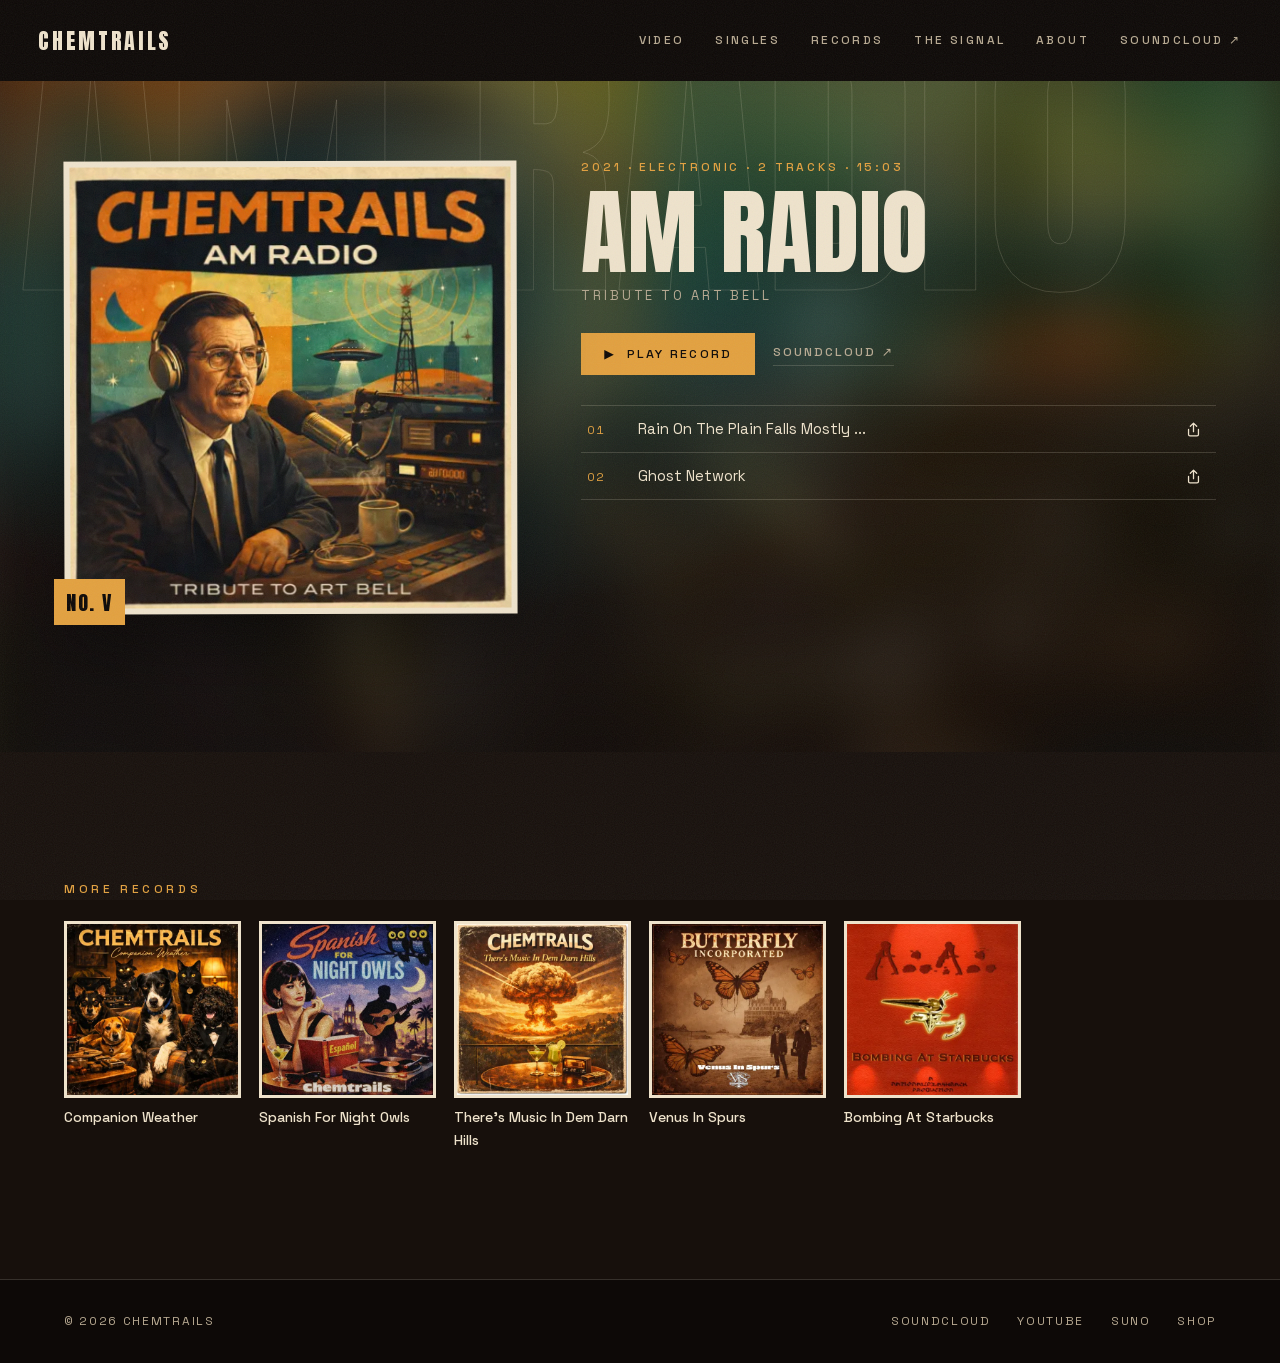
==== records/am-radio/index.html @ 72989207 "Music video: popup, Now showing card, video page; SEO and GEO pass - "Watch the video" hero button a" ====
<!DOCTYPE html>
<html lang="en">
<head>
  <meta charset="UTF-8">
  <meta name="viewport" content="width=device-width, initial-scale=1.0">
  <title>AM Radio — Chemtrails (2 tracks)</title>
  <meta name="description" content="AM Radio, 2 tracks by Chemtrails. Stream it on SoundCloud.">
  <link rel="canonical" href="https://www.chemtrails-music.com/records/am-radio/">
  <meta property="og:site_name" content="Chemtrails">
  <meta property="og:title" content="AM Radio — Chemtrails (2 tracks)">
  <meta property="og:description" content="AM Radio, 2 tracks by Chemtrails. Stream it on SoundCloud.">
  <meta property="og:image" content="https://www.chemtrails-music.com/assets/og-image.jpeg">
  <meta property="og:image:width" content="1200">
  <meta property="og:image:height" content="630">
  <meta property="og:url" content="https://www.chemtrails-music.com/records/am-radio/">
  <meta property="og:type" content="music.album">
  <meta property="og:locale" content="en_US">
  <meta name="twitter:card" content="summary_large_image">
  <meta name="twitter:title" content="AM Radio — Chemtrails (2 tracks)">
  <meta name="twitter:description" content="AM Radio, 2 tracks by Chemtrails. Stream it on SoundCloud.">
  <meta name="twitter:image" content="https://www.chemtrails-music.com/assets/og-image.jpeg">
  <meta name="theme-color" content="#0d0907">
  <script type="application/ld+json">{"@context":"https://schema.org","@graph":[{"@type":"MusicAlbum","name":"AM Radio","url":"https://www.chemtrails-music.com/records/am-radio/","image":"https://www.chemtrails-music.com/assets/records/am-radio.webp","byArtist":{"@type":"MusicGroup","@id":"https://www.chemtrails-music.com/#band","name":"Chemtrails","url":"https://www.chemtrails-music.com/"},"numTracks":2,"genre":"Electronic","datePublished":"2021","sameAs":"https://soundcloud.com/chemtrails/sets/am-radio","track":{"@type":"ItemList","itemListElement":[{"@type":"MusicRecording","position":1,"name":"Rain On The Plain Falls Mostly ...","url":"https://soundcloud.com/chemtrails/rain-on-the-plain-falls-mostly","byArtist":{"@type":"MusicGroup","@id":"https://www.chemtrails-music.com/#band","name":"Chemtrails","url":"https://www.chemtrails-music.com/"}},{"@type":"MusicRecording","position":2,"name":"Ghost Network","url":"https://soundcloud.com/chemtrails/ghost-network","byArtist":{"@type":"MusicGroup","@id":"https://www.chemtrails-music.com/#band","name":"Chemtrails","url":"https://www.chemtrails-music.com/"}}]}},{"@type":"BreadcrumbList","itemListElement":[{"@type":"ListItem","position":1,"name":"Chemtrails","item":"https://www.chemtrails-music.com/"},{"@type":"ListItem","position":2,"name":"AM Radio","item":"https://www.chemtrails-music.com/records/am-radio/"}]}]}</script>
  <script async src="https://www.googletagmanager.com/gtag/js?id=G-CT6DLJGNE0"></script>
  <script>window.dataLayer=window.dataLayer||[];function gtag(){dataLayer.push(arguments)}gtag('js',new Date());gtag('config','G-CT6DLJGNE0');</script>
  <link rel="icon" href="/assets/favicon.png" type="image/png">
  <link rel="apple-touch-icon" href="/assets/apple-touch-icon.png">
  <link rel="preload" href="/assets/fonts/anton-latin.woff2" as="font" type="font/woff2" crossorigin>
  <link rel="preload" href="/assets/fonts/space-grotesk-latin.woff2" as="font" type="font/woff2" crossorigin>
  <link rel="stylesheet" href="/style.css?v=eb461d65">
</head>
<body>
  <div class="grain" aria-hidden="true"></div>
  <nav class="nav">
    <a href="/" class="nav-logo">CHEMTRAILS</a>
    <div class="nav-links">
      <a href="/#video">Video</a>
      <a href="/#singles">Singles</a>
      <a href="/#records">Records</a>
      <a href="/#signal">The Signal</a>
      <a href="/#about">About</a>
      <a href="https://soundcloud.com/chemtrails" target="_blank" rel="noopener">SoundCloud ↗</a>
    </div>
  </nav>

  <main class="record-page">
<article class="rec rec--page" id="am-radio" data-rec="am-radio" data-sc="https://soundcloud.com/chemtrails/sets/am-radio" data-title="AM Radio" data-art="/assets/records/am-radio-thumb.webp" style="--wash:#14585f">
  <div class="rec-bg" style="background-image:url(/assets/records/am-radio-wash.webp)" aria-hidden="true"></div>
  <div class="rec-ghost" aria-hidden="true">AM Radio</div>
  <div class="rec-inner">
    <div class="rec-poster">
      <img src="/assets/records/am-radio-thumb.webp" srcset="/assets/records/am-radio-thumb.webp 480w, /assets/records/am-radio.webp 1200w" sizes="(max-width: 900px) 80vw, 440px" width="480" height="480" alt="AM Radio album cover art by Chemtrails" fetchpriority="high" decoding="async">
      <span class="rec-no">No.&nbsp;V</span>
    </div>
    <div class="rec-body">
      <p class="rec-meta">2021 · Electronic · 2 tracks · 15:03</p>
      <h1 class="rec-title">AM Radio</h1>
      <p class="rec-by">Tribute to Art Bell</p>
      <div class="rec-notes"><p></p></div>
      <div class="rec-actions">
        <button type="button" class="btn btn-solid" data-play-rec>▶&nbsp;&nbsp;Play record</button>
        
        <a class="btn-link" href="https://soundcloud.com/chemtrails/sets/am-radio" target="_blank" rel="noopener" data-ev="soundcloud_click">SoundCloud ↗</a>
      </div>
      <ol class="tracks"><li><button type="button" data-i="0"><span class="n">01</span><span class="t">Rain On The Plain Falls Mostly ...</span><span class="d"></span></button><button type="button" class="share" data-share="https://soundcloud.com/chemtrails/rain-on-the-plain-falls-mostly" data-title="Rain On The Plain Falls Mostly ..." aria-label="Share Rain On The Plain Falls Mostly ..." title="Share"><svg viewBox="0 0 24 24" aria-hidden="true"><path d="M12 3v12M7.5 7.5 12 3l4.5 4.5M5 12v7a2 2 0 0 0 2 2h10a2 2 0 0 0 2-2v-7" fill="none" stroke="currentColor" stroke-width="1.8" stroke-linecap="round" stroke-linejoin="round"/></svg></button></li><li><button type="button" data-i="1"><span class="n">02</span><span class="t">Ghost Network</span><span class="d"></span></button><button type="button" class="share" data-share="https://soundcloud.com/chemtrails/ghost-network" data-title="Ghost Network" aria-label="Share Ghost Network" title="Share"><svg viewBox="0 0 24 24" aria-hidden="true"><path d="M12 3v12M7.5 7.5 12 3l4.5 4.5M5 12v7a2 2 0 0 0 2 2h10a2 2 0 0 0 2-2v-7" fill="none" stroke="currentColor" stroke-width="1.8" stroke-linecap="round" stroke-linejoin="round"/></svg></button></li></ol>
    </div>
  </div>
</article>
    <section class="section more-records"><p class="kicker">More records</p><div class="more-grid"><a href="/records/companion-weather/"><img src="/assets/records/companion-weather-thumb.webp" alt="" width="480" height="480" loading="lazy" decoding="async"><span>Companion Weather</span></a><a href="/records/spanish-for-night-owls/"><img src="/assets/records/spanish-for-night-owls-thumb.webp" alt="" width="480" height="480" loading="lazy" decoding="async"><span>Spanish For Night Owls</span></a><a href="/records/theres-music-in-dem-darn-hills/"><img src="/assets/records/theres-music-in-dem-darn-hills-thumb.webp" alt="" width="480" height="480" loading="lazy" decoding="async"><span>There’s Music In Dem Darn Hills</span></a><a href="/records/venus-in-spurs/"><img src="/assets/records/venus-in-spurs-thumb.webp" alt="" width="480" height="480" loading="lazy" decoding="async"><span>Venus In Spurs</span></a><a href="/records/bombing-at-starbucks/"><img src="/assets/records/bombing-at-starbucks-thumb.webp" alt="" width="480" height="480" loading="lazy" decoding="async"><span>Bombing At Starbucks</span></a></div></section>
  </main>
  <footer class="footer">
    <span>© 2026 Chemtrails</span>
    <div class="footer-links">
      <a href="https://soundcloud.com/chemtrails" target="_blank" rel="noopener">SoundCloud</a>
      <a href="https://www.youtube.com/channel/UCBp1ER64T6_AvGpECk63Z6g" target="_blank" rel="noopener" data-ev="youtube_click">YouTube</a>
      <a href="https://suno.com/@gamecat2300" target="_blank" rel="noopener">Suno</a>
      <a href="https://chemtrails-music.myspreadshop.com/?utm_source=chemtrails-music.com&utm_medium=footer&utm_campaign=merch" target="_blank" rel="noopener">Shop</a>
    </div>
  </footer>
  <div class="player" id="player" hidden>
    <img class="player-art" id="p-art" src="[data-uri]" alt="" width="52" height="52">
    <div class="player-meta"><span class="player-title" id="p-title"></span><span class="player-rec" id="p-rec"></span></div>
    <div class="player-controls">
      <button type="button" id="p-prev" aria-label="Previous track">⏮</button>
      <button type="button" id="p-play" class="player-play" aria-label="Play or pause">▶</button>
      <button type="button" id="p-next" aria-label="Next track">⏭</button>
      <button type="button" id="p-share" class="share" aria-label="Share this track" title="Share"><svg viewBox="0 0 24 24" aria-hidden="true"><path d="M12 3v12M7.5 7.5 12 3l4.5 4.5M5 12v7a2 2 0 0 0 2 2h10a2 2 0 0 0 2-2v-7" fill="none" stroke="currentColor" stroke-width="1.8" stroke-linecap="round" stroke-linejoin="round"/></svg></button>
    </div>
    <div class="player-progress">
      <span class="time" id="p-now">0:00</span>
      <div class="rail" id="p-rail"><div class="rail-fill" id="p-fill"></div></div>
      <span class="time" id="p-total">–:––</span>
    </div>
    <a class="player-sc" id="p-sc" href="https://soundcloud.com/chemtrails" target="_blank" rel="noopener">SoundCloud ↗</a>
  </div>
  <div id="sc-host" aria-hidden="true"></div>
  <div id="share-live" class="sr-only" role="status" aria-live="polite"></div>
  <script src="/site.js?v=f0dfc82f" defer></script>
</body>
</html>
---- style.css ----
/* CHEMTRAILS — title sequence: Techniscope bars, Italian space-age colour, spaghetti-western dusk */

/* self-hosted (Latin subset of Google's Anton v27 and Space Grotesk v22 variable); the arrows and player glyphs come from system fonts */
@font-face { font-family: "Anton"; font-style: normal; font-weight: 400; font-display: swap; src: url(/assets/fonts/anton-latin.woff2) format("woff2"); }
@font-face { font-family: "Space Grotesk"; font-style: normal; font-weight: 300 700; font-display: swap; src: url(/assets/fonts/space-grotesk-latin.woff2) format("woff2"); }

:root {
  --ink: #0d0907;
  --ink-2: #17100c;
  --bone: #efe3cc;
  --bone-dim: #b9ab93;
  --ochre: #e3a13f;
  --rust: #8f3320;
  --line: rgba(239, 227, 204, 0.18);
  --display: "Anton", "Impact", "Haettenschweiler", sans-serif;
  --body: "Space Grotesk", system-ui, sans-serif;
  --bar: clamp(44px, 9svh, 92px);
  --gut: max(clamp(20px, 5vw, 72px), calc((100vw - 1320px) / 2));
}

* { margin: 0; padding: 0; box-sizing: border-box; }
html { scroll-behavior: smooth; scroll-padding-top: var(--bar); }
:focus-visible { outline: 2px solid var(--ochre); outline-offset: 3px; }

body {
  background: var(--ink);
  color: var(--bone);
  font-family: var(--body);
  font-weight: 400;
  line-height: 1.6;
  overflow-x: hidden;
}
body.has-player { padding-bottom: 92px; }
img { max-width: 100%; display: block; }
a { color: inherit; }

.grain {
  position: fixed; inset: 0; z-index: 50; pointer-events: none; opacity: 0.07;
  background-image: url("data:image/svg+xml,%3Csvg xmlns='http://www.w3.org/2000/svg' width='300' height='300'%3E%3Cfilter id='n'%3E%3CfeTurbulence type='fractalNoise' baseFrequency='0.9' numOctaves='2'/%3E%3C/filter%3E%3Crect width='300' height='300' filter='url(%23n)'/%3E%3C/svg%3E");
}

.kicker {
  font-size: 12px; letter-spacing: 0.3em; text-transform: uppercase;
  color: var(--ochre); font-weight: 500;
}
h2 {
  font-family: var(--display); font-weight: 400; text-transform: uppercase;
  font-size: clamp(40px, 7vw, 96px); line-height: 0.94; letter-spacing: 0.005em;
}

/* buttons */
.btn {
  display: inline-flex; align-items: center; gap: 0.6em;
  padding: 14px 22px; font: 500 12.5px/1 var(--body);
  letter-spacing: 0.18em; text-transform: uppercase; text-decoration: none;
  border: 1px solid var(--bone); color: var(--bone); background: transparent;
  cursor: pointer; transition: background 0.2s, color 0.2s, border-color 0.2s;
}
.btn-solid { background: var(--ochre); border-color: var(--ochre); color: var(--ink); }
.btn-solid:hover { background: var(--bone); border-color: var(--bone); }
.btn-line:hover { background: var(--bone); color: var(--ink); }
.btn-link {
  font-size: 12.5px; letter-spacing: 0.16em; text-transform: uppercase; font-weight: 500;
  color: var(--bone-dim); text-decoration: none; padding-bottom: 3px;
  border-bottom: 1px solid var(--line); transition: color 0.2s, border-color 0.2s;
}
.btn-link:hover { color: var(--ochre); border-color: var(--ochre); }

/* nav — doubles as the top letterbox bar */
.nav {
  position: fixed; top: 0; left: 0; right: 0; z-index: 40; height: var(--bar);
  display: flex; justify-content: space-between; align-items: center;
  padding: 0 clamp(16px, 3vw, 44px); background: var(--ink);
}
.nav-logo {
  font-family: var(--display); font-size: 22px; letter-spacing: 0.12em;
  text-decoration: none; color: var(--bone);
}
.nav-links { display: flex; gap: clamp(14px, 2.4vw, 32px); }
.nav-links a {
  font-size: 12px; letter-spacing: 0.2em; text-transform: uppercase; font-weight: 500;
  color: var(--bone-dim); text-decoration: none; transition: color 0.2s;
}
.nav-links a:hover { color: var(--ochre); }
@media (max-width: 700px) {
  .nav-links a:not(:last-child):not(:first-child) { display: none; }
  .nav-logo { font-size: 18px; }
}

/* hero — the title sequence */
.hero {
  position: relative; isolation: isolate; overflow: hidden;
  min-height: max(100svh, 620px); background: var(--ink);
}
.hero::before, .hero::after {
  content: ""; position: absolute; left: 0; right: 0; z-index: 5;
  height: var(--bar); background: var(--ink);
  animation: curtain 1.5s 0.15s cubic-bezier(0.76, 0, 0.24, 1) both;
}
.hero::before { top: 0; }
.hero::after { bottom: 0; }
@keyframes curtain { from { height: 50%; } }

.scene { position: absolute; inset: var(--bar) 0; overflow: hidden; }
.scene::after {
  content: ""; position: absolute; inset: 0; pointer-events: none; opacity: 0.45;
  background: radial-gradient(rgba(13, 9, 7, 0.4) 1px, transparent 1.7px) 0 0 / 5px 5px;
  -webkit-mask-image: linear-gradient(180deg, transparent 25%, #000);
  mask-image: linear-gradient(180deg, transparent 25%, #000);
}
.layer {
  position: absolute; left: -3%; right: -3%; display: block; width: 106%;
  will-change: transform;
  transform: translate3d(calc(var(--mx, 0) * var(--px, 0) * 1px), calc(var(--sy, 0) * var(--d, 0) * 1px), 0);
}
.l-sky {
  top: -5%; bottom: -60%;
  background: linear-gradient(180deg, #0f0a16 0%, #2b1230 22%, #7a2a2d 46%, #d9703a 64%, #f2b45a 80%, #f7d58a 100%);
}
.l-sky::before {
  content: ""; position: absolute; inset: 0 0 auto 0; height: 38%;
  background-image:
    radial-gradient(1.3px 1.3px at 8% 14%, #efe3cc 55%, transparent 60%),
    radial-gradient(1px 1px at 19% 28%, #efe3cc 55%, transparent 60%),
    radial-gradient(1.4px 1.4px at 31% 9%, #efe3cc 55%, transparent 60%),
    radial-gradient(1px 1px at 44% 24%, #efe3cc 55%, transparent 60%),
    radial-gradient(1.2px 1.2px at 63% 12%, #efe3cc 55%, transparent 60%),
    radial-gradient(1px 1px at 74% 30%, #efe3cc 55%, transparent 60%),
    radial-gradient(1.4px 1.4px at 86% 10%, #efe3cc 55%, transparent 60%),
    radial-gradient(1px 1px at 93% 26%, #efe3cc 55%, transparent 60%);
}
.l-sun { inset: 0; }
.disc {
  position: absolute; left: 50%; top: 46%; width: min(58vh, 46vw); aspect-ratio: 1;
  transform: translate(-50%, -50%); border-radius: 50%;
  background: radial-gradient(circle, #ffe9a8 0 24%, #ffc861 24.5% 44%, #f0883a 44.5% 62%, #cf4f2a 62.5% 80%, #8f2b27 80.5% 100%);
  box-shadow: 0 0 140px rgba(255, 170, 80, 0.35);
}
.rays {
  position: absolute; left: 50%; top: 46%; width: 150vmax; height: 150vmax;
  margin: -75vmax 0 0 -75vmax;
  background: repeating-conic-gradient(rgba(255, 214, 140, 0.15) 0 3deg, transparent 3deg 9deg);
  -webkit-mask-image: radial-gradient(circle, #000 4%, transparent 42%);
  mask-image: radial-gradient(circle, #000 4%, transparent 42%);
  animation: spin 240s linear infinite;
}
@keyframes spin { to { transform: rotate(360deg); } }
.l-trail { inset: 0; height: 100%; }
.trails path { stroke-dasharray: 1; stroke-dashoffset: 1; animation: draw 2.6s 1.1s cubic-bezier(0.2, 0.7, 0.2, 1) forwards; }
.trails path:nth-child(2) { animation-delay: 1.4s; }
.trails path:nth-child(3) { animation-delay: 1.8s; }
@keyframes draw { to { stroke-dashoffset: 0; } }
.l-m3 { bottom: 0; height: 60%; }
.l-m2 { bottom: 0; height: 48%; }
.l-m1 { bottom: 0; height: 38%; z-index: 4; } /* in front of the title: poles and wire cross the letters */
.l-haze { bottom: 22%; height: 28%; background: linear-gradient(180deg, transparent, rgba(247, 205, 130, 0.35), transparent); }

/* no transform/z-index here: the title, mesas and row must share the hero's stacking order */
.hero-copy {
  position: absolute; left: 0; right: 0; bottom: var(--bar);
  padding: 0 clamp(16px, 3vw, 44px) clamp(14px, 3svh, 30px);
}
.hero-kicker, .hero-title { position: relative; z-index: 3; }
.hero-title { translate: 0 calc(var(--sy, 0) * var(--d, 0) * 1px); }
.hero-row { position: relative; z-index: 6; }
.hero-kicker, .hero-title, .hero-row { animation: rise 1.1s 1.25s cubic-bezier(0.2, 0.7, 0.3, 1) both; }
.hero-title { animation-delay: 1.35s; }
.hero-row { animation-delay: 1.55s; }
@keyframes rise { from { opacity: 0; transform: translateY(26px); } }
.hero-kicker {
  font-size: 12px; letter-spacing: 0.32em; text-transform: uppercase; font-weight: 500;
  color: var(--bone); margin-bottom: 6px; text-shadow: 0 1px 12px rgba(13, 9, 7, 0.7);
}
.hero-title {
  font-family: var(--display); font-weight: 400; text-transform: uppercase;
  font-size: clamp(60px, 19.6vw, 380px); line-height: 0.86; letter-spacing: 0.004em;
  color: var(--bone); text-shadow: 0 6px 40px rgba(13, 9, 7, 0.35);
}
@media (max-aspect-ratio: 4/5) {
  .hero-title span { display: block; }
  .hero-title { font-size: 31vw; }
}
.hero-row {
  display: flex; justify-content: space-between; align-items: flex-end; flex-wrap: wrap;
  gap: 18px 32px; margin-top: clamp(10px, 2svh, 20px);
}
.hero-line {
  max-width: 460px; font-size: clamp(15px, 1.5vw, 19px); line-height: 1.4;
  color: var(--bone); text-shadow: 0 1px 14px rgba(13, 9, 7, 0.8);
}
.hero-actions { display: flex; gap: 12px; flex-wrap: wrap; }
.hero-foot {
  position: absolute; left: 0; right: 0; bottom: 0; z-index: 6; height: var(--bar);
  display: flex; justify-content: space-between; align-items: center;
  padding: 0 clamp(16px, 3vw, 44px);
  font-size: 11.5px; letter-spacing: 0.26em; text-transform: uppercase; color: var(--bone-dim);
}

/* sections */
.section { padding: clamp(72px, 10vw, 130px) var(--gut); }
.sec-head { margin-bottom: clamp(28px, 5vw, 56px); }
.sec-head h2 { margin-top: 14px; }
.sec-sub { color: var(--bone-dim); margin-top: 16px; max-width: 52ch; }

/* records — one panel per album */
.records > .sec-head { padding: clamp(80px, 11vw, 150px) var(--gut) 0; margin-bottom: 0; }
.rec {
  position: relative; isolation: isolate; overflow: hidden; min-height: 100svh;
  padding: clamp(72px, 11vw, 150px) var(--gut);
}
.rec-bg {
  position: absolute; inset: -12% -5%; z-index: -3; background-size: cover; background-position: center;
  filter: blur(26px) saturate(1.3); background-color: var(--wash);
  transform: translate3d(0, calc(var(--p, 0) * 70px), 0);
}
.rec::before {
  content: ""; position: absolute; inset: 0; z-index: -2;
  background:
    radial-gradient(ellipse 70% 60% at 30% 40%, color-mix(in srgb, var(--wash) 70%, transparent), transparent 70%),
    linear-gradient(180deg, rgba(13, 9, 7, 0.5), rgba(13, 9, 7, 0.78));
}
.rec-ghost {
  position: absolute; left: 0; top: 4%; z-index: -1; white-space: nowrap; pointer-events: none; user-select: none;
  font-family: var(--display); text-transform: uppercase; line-height: 0.85;
  font-size: clamp(120px, 24vw, 420px); color: transparent;
  -webkit-text-stroke: 1px rgba(239, 227, 204, 0.16);
  transform: translate3d(calc(var(--p, 0) * -16vw), 0, 0);
}
.rec--flip .rec-ghost { transform: translate3d(calc(var(--p, 0) * 16vw - 30vw), 0, 0); }
.rec-inner {
  display: grid; grid-template-columns: minmax(260px, 5fr) 7fr; align-items: start;
  gap: clamp(28px, 5vw, 84px); max-width: 1320px; margin: 0 auto;
}
.rec--flip .rec-inner { grid-template-columns: 7fr minmax(260px, 5fr); }
.rec--flip .rec-poster { order: 2; }
.rec-poster { position: sticky; top: calc(var(--bar) + 4vh); }
.rec-poster img {
  width: 100%; height: auto; aspect-ratio: 1; object-fit: cover;
  border: 6px solid var(--bone); box-shadow: 0 30px 70px rgba(0, 0, 0, 0.55);
  transform: translate3d(0, calc(var(--p, 0) * -34px), 0) rotate(calc(var(--p, 0) * 1.6deg));
}
.rec-no {
  position: absolute; left: -10px; bottom: -14px; padding: 8px 12px 6px;
  background: var(--ochre); color: var(--ink);
  font-family: var(--display); font-size: 20px; letter-spacing: 0.08em; text-transform: uppercase;
}
.rec-meta { font-size: 12px; letter-spacing: 0.24em; text-transform: uppercase; color: var(--ochre); font-weight: 500; }
.rec-title {
  margin-top: 12px; font-family: var(--display); font-weight: 400; text-transform: uppercase;
  font-size: clamp(46px, 7.4vw, 112px); line-height: 0.92; overflow-wrap: anywhere;
}
.rec-title a { text-decoration: none; transition: color 0.2s; }
.rec-title a:hover { color: var(--ochre); }
.rec-by { margin-top: 10px; font-size: 13px; letter-spacing: 0.22em; text-transform: uppercase; color: var(--bone-dim); }
.rec-notes { margin-top: 22px; }
.rec-notes p { color: var(--bone-dim); font-size: 17px; max-width: 58ch; margin-bottom: 16px; }
.rec-actions { display: flex; gap: 14px 18px; align-items: center; flex-wrap: wrap; margin: 26px 0 30px; }

.tracks { list-style: none; border-top: 1px solid var(--line); }
.tracks li { break-inside: avoid; display: flex; }
.tracks li > button[data-i] { flex: 1; min-width: 0; }
.tracks button {
  display: grid; grid-template-columns: 2.6em 1fr auto; gap: 12px; align-items: baseline;
  width: 100%; padding: 11px 6px; background: none; border: 0; border-bottom: 1px solid var(--line);
  color: inherit; font: inherit; font-size: 15px; text-align: left; cursor: pointer;
  transition: background 0.15s;
}
.tracks button:hover { background: rgba(239, 227, 204, 0.07); }
.tracks .n { font-size: 12px; letter-spacing: 0.08em; color: var(--ochre); font-variant-numeric: tabular-nums; }
.tracks .d { font-size: 12px; color: var(--bone-dim); font-variant-numeric: tabular-nums; }
.tracks li.is-current .t { color: var(--ochre); }
.tracks li.is-current .n { background: var(--ochre); color: var(--ink); padding: 0 0.35em; border-radius: 2px; justify-self: start; }
.tracks li.is-playing .n { animation: pulse 1.2s ease-in-out infinite; }
@keyframes pulse { 50% { opacity: 0.45; } }
@media (min-width: 1180px) {
  .rec:not(.rec--page) .tracks { columns: 2; column-gap: 30px; }
}
@media (max-width: 900px) {
  .rec-inner, .rec--flip .rec-inner { grid-template-columns: 1fr; }
  .rec--flip .rec-poster { order: 0; }
  .rec-poster { position: relative; top: 0; max-width: 420px; }
  .rec { min-height: 0; }
}

/* singles */
.singles { background: var(--ink-2); }
.single-grid { display: grid; grid-template-columns: repeat(auto-fill, minmax(150px, 1fr)); gap: 22px 18px; }
.single {
  display: flex; flex-direction: column; gap: 4px; text-align: left; text-decoration: none;
  background: none; border: 0; color: inherit; font: inherit; cursor: pointer;
}
.single.is-current img { border-color: var(--ochre); }
.single img {
  width: 100%; height: auto; aspect-ratio: 1; object-fit: cover; margin-bottom: 8px;
  border: 3px solid var(--bone); filter: sepia(0.25) saturate(0.95);
  transition: transform 0.25s, filter 0.25s;
}
.single:hover img { transform: translateY(-4px) rotate(-1deg); filter: none; }
.s-title { font-weight: 500; font-size: 14.5px; line-height: 1.3; }
.s-genre { font-size: 11px; letter-spacing: 0.16em; text-transform: uppercase; color: var(--bone-dim); }
.s-go { font-size: 11px; letter-spacing: 0.16em; text-transform: uppercase; color: var(--ochre); margin-top: 4px; opacity: 0; transition: opacity 0.2s; }
.single:hover .s-go, .single:focus-visible .s-go { opacity: 1; }
@media (hover: none) { .s-go { opacity: 1; } }
.single-grid > .is-extra, .singles-more[hidden] { display: none; }
.singles-more { margin-top: 32px; }
.s-item { position: relative; }
.s-item .single { width: 100%; }

/* share buttons: track rows, singles cards, player bar */
.sr-only { position: absolute; width: 1px; height: 1px; margin: -1px; padding: 0; overflow: hidden; clip: rect(0 0 0 0); white-space: nowrap; border: 0; }
.share {
  position: relative; display: inline-grid; place-items: center; width: 34px; height: 34px; padding: 0;
  background: none; border: 0; color: var(--bone-dim); cursor: pointer; transition: color 0.2s, background 0.2s, opacity 0.2s;
}
.share svg { width: 17px; height: 17px; }
.share:hover, .share:focus-visible, .share.is-copied { color: var(--ochre); }
.share.is-copied::after {
  content: "Copied"; position: absolute; right: calc(100% + 4px); top: 50%; transform: translateY(-50%);
  padding: 3px 8px; background: var(--bone); color: var(--ink); font-size: 11px; letter-spacing: 0.14em;
  text-transform: uppercase; white-space: nowrap; border-radius: 2px; pointer-events: none;
}
.tracks li > .share { grid-template-columns: 1fr; place-items: center; width: 44px; height: auto; padding: 0; border-bottom: 1px solid var(--line); }
.share--card { position: absolute; top: 8px; right: 8px; width: 34px; height: 34px; border-radius: 50%; background: rgba(13, 9, 7, 0.66); color: var(--bone); opacity: 0.88; }
.s-item:hover .share--card, .share--card:focus-visible, .share--card.is-copied { opacity: 1; }
.player-controls .share { width: 38px; height: 38px; padding: 0; }

/* merch band */
#merch { padding-top: 0; background: var(--ink-2); }
.merch-cta {
  display: flex; align-items: center; gap: 28px; padding: 26px 32px;
  border: 1px solid var(--line); text-decoration: none; background: var(--ink);
  transition: border-color 0.25s;
}
.merch-cta:hover { border-color: var(--ochre); }
.merch-thumbs { display: flex; flex-shrink: 0; }
.merch-thumbs img {
  width: 96px; height: 96px; object-fit: cover; border: 3px solid var(--bone); margin-left: -22px;
  box-shadow: 0 10px 26px rgba(0, 0, 0, 0.45); transition: transform 0.3s;
}
.merch-thumbs img:first-child { margin-left: 0; transform: rotate(-4deg); }
.merch-thumbs img:nth-child(2) { transform: rotate(2deg) translateY(-4px); z-index: 1; }
.merch-thumbs img:last-child { transform: rotate(5deg); }
.merch-cta:hover .merch-thumbs img:nth-child(2) { transform: rotate(0) translateY(-9px); }
.merch-cta-copy { flex: 1; min-width: 0; }
.merch-cta-copy h2 { font-size: 30px; margin: 8px 0; }
.merch-cta-copy p { color: var(--bone-dim); font-size: 15px; }
.merch-cta-btn { flex-shrink: 0; }
@media (max-width: 760px) { .merch-cta { flex-direction: column; text-align: center; gap: 18px; } }

/* now showing: the music video card, its page and the modal */
.nowshowing { background: var(--ink); }
.ns-grid { display: grid; grid-template-columns: minmax(280px, 7fr) 5fr; gap: clamp(28px, 5vw, 72px); align-items: center; max-width: 1320px; margin: 0 auto; }
.ns-poster {
  position: relative; display: block; width: 100%; aspect-ratio: 16 / 9; padding: 0; overflow: hidden;
  background: var(--ink-2); border: 6px solid var(--bone); box-shadow: 0 30px 70px rgba(0, 0, 0, 0.55); cursor: pointer;
}
.ns-poster img { width: 100%; height: 100%; object-fit: cover; filter: sepia(0.2) saturate(0.95); transition: transform 0.5s, filter 0.3s; }
.ns-poster:hover img, .ns-poster:focus-visible img { transform: scale(1.03); filter: none; }
.ns-play {
  position: absolute; inset: 0; margin: auto; display: grid; place-items: center; padding-left: 0.12em;
  width: clamp(64px, 9vw, 104px); height: clamp(64px, 9vw, 104px); border-radius: 50%;
  background: var(--ochre); color: var(--ink); font-size: clamp(22px, 3vw, 34px);
  box-shadow: 0 0 0 10px rgba(227, 161, 63, 0.28); transition: transform 0.2s, background 0.2s;
}
.ns-poster:hover .ns-play, .ns-poster:focus-visible .ns-play { transform: scale(1.08); background: var(--bone); }
.ns-time { position: absolute; right: 10px; bottom: 10px; padding: 3px 8px; background: rgba(13, 9, 7, 0.82); color: var(--bone); font-size: 12px; letter-spacing: 0.14em; }
.ns-copy h2 { margin: 14px 0 18px; font-size: clamp(40px, 5.5vw, 84px); }
.ns-copy p:not(.kicker) { color: var(--bone-dim); font-size: 17px; max-width: 46ch; }
@media (max-width: 900px) { .ns-grid { grid-template-columns: 1fr; } }

.vmodal {
  width: min(1100px, calc(100vw - 24px)); max-width: none; max-height: calc(100dvh - 24px);
  padding: 0; border: 0; margin: auto; background: transparent; color: var(--bone); overflow: visible;
}
.vmodal::backdrop { background: rgba(13, 9, 7, 0.92); backdrop-filter: blur(6px); }
.vm-in { background: var(--ink); border: 1px solid var(--line); }
.vm-bar { display: flex; justify-content: space-between; align-items: center; gap: 12px; padding: 8px 8px 8px 16px; }
.vm-title { font-family: var(--display); text-transform: uppercase; letter-spacing: 0.06em; font-size: 18px; line-height: 1.2; }
.vm-close { flex-shrink: 0; width: 44px; height: 44px; background: none; border: 1px solid var(--line); color: var(--bone); font-size: 18px; cursor: pointer; transition: color 0.2s, border-color 0.2s; }
.vm-close:hover { color: var(--ochre); border-color: var(--ochre); }
.vm-frame { aspect-ratio: 16 / 9; background: #000; }
.vm-frame iframe { display: block; width: 100%; height: 100%; border: 0; }
.vm-foot { display: flex; justify-content: space-between; gap: 16px; flex-wrap: wrap; padding: 12px 16px; font-size: 12px; letter-spacing: 0.16em; text-transform: uppercase; color: var(--bone-dim); }
.vm-foot a { text-decoration: none; }
.vm-foot a:hover { color: var(--ochre); }
html:has(.vmodal[open]) { overflow: hidden; }

.video-page .vp { padding-top: calc(var(--bar) + clamp(40px, 6vw, 90px)); }
.vp-inner { max-width: 1100px; margin: 0 auto; }
.vp-title { margin-top: 12px; font-family: var(--display); font-weight: 400; text-transform: uppercase; font-size: clamp(46px, 8vw, 120px); line-height: 0.92; overflow-wrap: anywhere; }
.vp-by { margin-top: 10px; font-size: 13px; letter-spacing: 0.22em; text-transform: uppercase; color: var(--bone-dim); }
.vp-player { margin: 34px 0; aspect-ratio: 16 / 9; background: #000; border: 6px solid var(--bone); box-shadow: 0 30px 70px rgba(0, 0, 0, 0.55); }
.vp-player .ns-poster { height: 100%; border: 0; box-shadow: none; }
.vp-player iframe { display: block; width: 100%; height: 100%; border: 0; }
.vp-text > p { color: var(--bone-dim); font-size: 17px; max-width: 62ch; margin-bottom: 22px; }

/* at a glance: short facts, in the About section and on the video page */
.glance { display: grid; grid-template-columns: max-content 1fr; gap: 8px 22px; margin: 0 0 26px; padding: 18px 0; border-block: 1px solid var(--line); max-width: 62ch; }
.glance dt { font-size: 12px; letter-spacing: 0.22em; text-transform: uppercase; color: var(--ochre); font-weight: 500; padding-top: 3px; }
.glance dd { color: var(--bone); }
.glance a { text-decoration-color: var(--line); text-underline-offset: 3px; }
.glance a:hover { color: var(--ochre); }
@media (max-width: 560px) { .glance { grid-template-columns: 1fr; gap: 2px; } .glance dd { margin-bottom: 10px; } }

/* the signal — rust slab with Futurist diagonals */
.signal {
  --slant: clamp(28px, 5vw, 76px);
  position: relative; background: var(--rust); color: var(--bone);
  clip-path: polygon(0 var(--slant), 100% 0, 100% calc(100% - var(--slant)), 0 100%);
  margin-top: calc(var(--slant) * -1);
  padding: calc(var(--slant) * 2 + 70px) var(--gut);
}
.signal-inner { max-width: 760px; }
.signal-inner p { margin-bottom: 20px; font-size: 17px; }
.signal-inner em { font-style: normal; font-weight: 500; color: #fff; }
.signal-inner .kicker { color: var(--bone); margin-bottom: 18px; }
.signal-big {
  font-family: var(--display) !important; font-weight: 400; text-transform: uppercase;
  font-size: clamp(34px, 6vw, 80px) !important; line-height: 0.98; margin-bottom: 34px !important;
}
.signal-thesis { font-size: 21px !important; font-weight: 500; color: var(--bone); margin: 34px 0 0 !important; max-width: 560px; }

/* support — bone paper, perforated tickets */
.support {
  --slant: clamp(28px, 5vw, 76px);
  background: var(--bone); color: var(--ink);
  clip-path: polygon(0 var(--slant), 100% 0, 100% 100%, 0 100%);
  margin-top: calc(var(--slant) * -1);
  padding: calc(var(--slant) + 80px) var(--gut) 100px;
}
.support-card { max-width: 820px; margin: 0 auto; text-align: center; }
.onair {
  display: inline-flex; align-items: center; gap: 9px; padding: 7px 14px; margin-bottom: 22px;
  border: 1.5px solid var(--ink); font-size: 11.5px; letter-spacing: 0.26em; text-transform: uppercase; font-weight: 500;
}
.onair-lamp { width: 8px; height: 8px; border-radius: 50%; background: #c0392b; animation: pulse 1.6s ease-in-out infinite; }
.support h2 { font-size: clamp(44px, 8vw, 104px); margin-bottom: 20px; }
.support-copy { max-width: 560px; margin: 0 auto 32px; font-size: 17px; }
.support-tiers { display: grid; grid-template-columns: repeat(3, 1fr); gap: 14px; margin-bottom: 28px; text-align: left; }
.tier {
  display: block; text-decoration: none; padding: 20px 18px;
  border: 2px dashed rgba(13, 9, 7, 0.55); transition: background 0.2s, border-color 0.2s;
}
.tier:hover { background: var(--ochre); border-style: solid; border-color: var(--ink); }
.tier-amt { display: block; font-family: var(--display); font-size: 40px; line-height: 1; margin-bottom: 8px; }
.tier-desc { display: block; font-size: 14px; line-height: 1.5; }
.tier-cta { display: block; margin-top: 12px; font-size: 11.5px; font-weight: 500; letter-spacing: 0.18em; text-transform: uppercase; }
.paypal-slot { max-width: 340px; margin: 0 auto; }
.support-fine { margin: 26px auto 0; max-width: 460px; font-size: 13.5px; font-style: italic; opacity: 0.75; }
@media (max-width: 700px) { .support-tiers { grid-template-columns: 1fr; } }

/* about */
.about-grid { display: grid; grid-template-columns: 320px 1fr; gap: clamp(32px, 6vw, 80px); align-items: start; max-width: 1320px; margin: 0 auto; }
.about-photo img {
  width: 100%; max-width: 320px; aspect-ratio: 1; object-fit: cover;
  border: 6px solid var(--bone); transform: rotate(-2deg);
  box-shadow: 0 24px 60px rgba(0, 0, 0, 0.5); filter: sepia(0.3) saturate(0.9);
}
.about-text .kicker { margin-bottom: 18px; display: block; }
.about-text p { color: var(--bone-dim); margin-bottom: 18px; max-width: 62ch; }
.about-text .about-sig { color: var(--ochre); font-style: italic; }
@media (max-width: 800px) { .about-grid { grid-template-columns: 1fr; } .about-photo img { max-width: 260px; } }

/* record pages */
.rec--page { padding-top: calc(var(--bar) + clamp(40px, 6vw, 90px)); min-height: 0; }
.rec--page .rec-notes p { max-width: 62ch; }
.more-records { background: var(--ink-2); }
.more-grid { display: grid; grid-template-columns: repeat(auto-fill, minmax(150px, 1fr)); gap: 22px 18px; margin-top: 22px; }
.more-grid a { text-decoration: none; font-size: 14px; font-weight: 500; }
.more-grid img { width: 100%; height: auto; aspect-ratio: 1; object-fit: cover; border: 3px solid var(--bone); margin-bottom: 8px; transition: transform 0.25s; }
.more-grid a:hover img { transform: translateY(-4px) rotate(-1deg); }

/* footer */
.footer {
  display: flex; justify-content: space-between; align-items: center; gap: 12px; flex-wrap: wrap;
  padding: 32px var(--gut); border-top: 1px solid var(--line);
  font-size: 12px; letter-spacing: 0.14em; text-transform: uppercase; color: var(--bone-dim);
}
.footer-links a { margin-left: 22px; text-decoration: none; }
.footer-links a:hover { color: var(--ochre); }

/* player bar */
.player[hidden] { display: none; }
.player {
  position: fixed; bottom: 0; left: 0; right: 0; z-index: 60;
  display: grid; grid-template-columns: 52px minmax(120px, 1fr) auto minmax(160px, 1.3fr) auto;
  gap: 18px; align-items: center; padding: 12px clamp(14px, 2.4vw, 32px);
  background: rgba(13, 9, 7, 0.94); backdrop-filter: blur(14px); border-top: 1px solid var(--line);
}
.player-art { width: 52px; height: 52px; object-fit: cover; border: 2px solid var(--bone); }
.player-meta { display: flex; flex-direction: column; min-width: 0; }
.player-title { font-weight: 500; font-size: 15px; white-space: nowrap; overflow: hidden; text-overflow: ellipsis; }
.player-rec { font-size: 11.5px; letter-spacing: 0.18em; text-transform: uppercase; color: var(--bone-dim); white-space: nowrap; overflow: hidden; text-overflow: ellipsis; }
.player-controls { display: flex; gap: 6px; align-items: center; }
.player-controls button { background: none; border: 0; color: var(--bone-dim); font-size: 18px; cursor: pointer; padding: 8px; transition: color 0.2s; }
.player-controls button:hover { color: var(--bone); }
.player-controls .player-play {
  width: 44px; height: 44px; border-radius: 50%; background: var(--ochre); color: var(--ink);
  font-size: 16px; display: flex; align-items: center; justify-content: center;
}
.player-controls .player-play:hover { background: var(--bone); color: var(--ink); }
.player-progress { display: flex; align-items: center; gap: 12px; }
.time { font-size: 12px; color: var(--bone-dim); font-variant-numeric: tabular-nums; min-width: 36px; }
.rail { flex: 1; height: 4px; background: rgba(239, 227, 204, 0.2); cursor: pointer; position: relative; }
.rail::before { content: ""; position: absolute; inset: -10px 0; }
.rail-fill { height: 100%; width: 0; background: var(--ochre); }
.player-sc { font-size: 11.5px; letter-spacing: 0.16em; text-transform: uppercase; color: var(--bone-dim); text-decoration: none; white-space: nowrap; }
.player-sc:hover { color: var(--ochre); }
#sc-host { position: fixed; left: -9999px; top: 0; width: 300px; height: 166px; overflow: hidden; }
@media (max-width: 700px) {
  .player { grid-template-columns: 44px 1fr auto; gap: 4px 12px; padding: 10px 14px; }
  .player-progress { display: none; }
  .player-art { width: 44px; height: 44px; }
  .player-sc { grid-column: 2 / -1; font-size: 10.5px; }
}

@media (prefers-reduced-motion: reduce) {
  html { scroll-behavior: auto; }
  .hero::before, .hero::after, .rays, .hero-kicker, .hero-title, .hero-row, .onair-lamp, .tracks li.is-playing .n { animation: none; }
  .trails path { animation: none; stroke-dashoffset: 0; }
  .layer, .hero-copy, .rec-bg, .rec-ghost, .rec-poster img { transform: none !important; }
  .btn, .single img, .merch-thumbs img, .tier, .more-grid img, .ns-poster img, .ns-play { transition: none; }
}
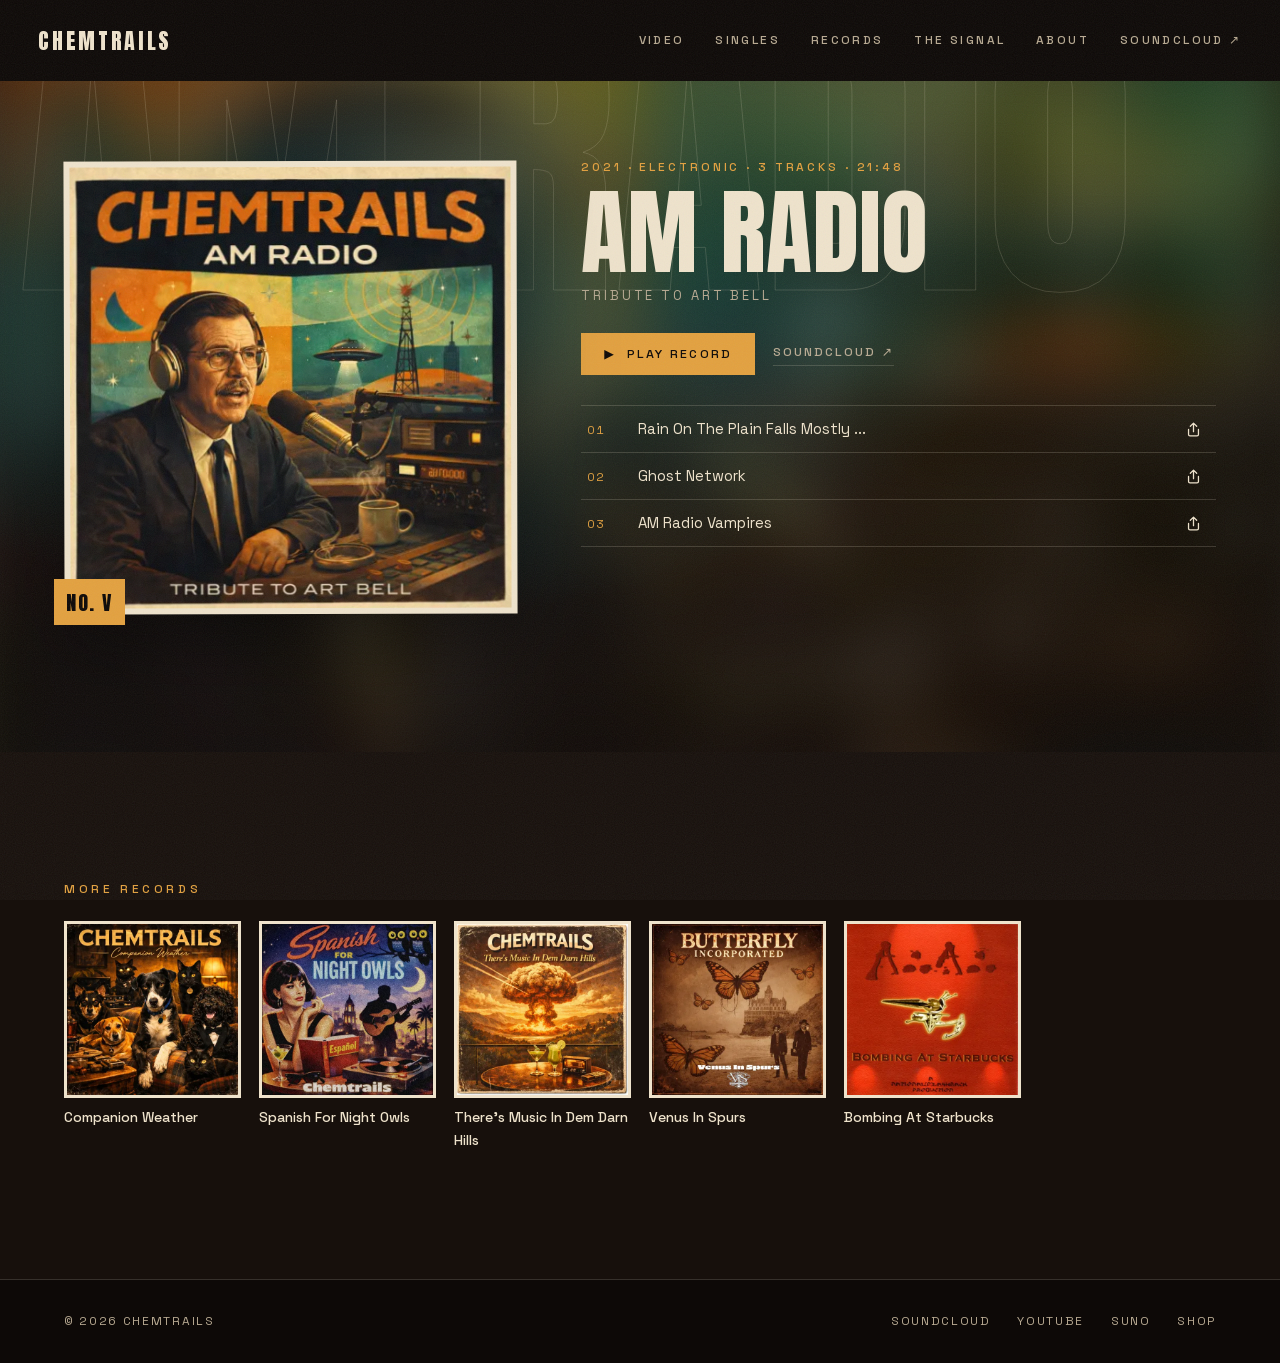
==== commit 6f5d81ad: "Add Ménage à Bass (single 63), We Split Last Thursday (Spanish For Night Owls), AM Radio Vampires (A" ====
--- a/records/am-radio/index.html
+++ b/records/am-radio/index.html
@@ -3,12 +3,12 @@
 <head>
   <meta charset="UTF-8">
   <meta name="viewport" content="width=device-width, initial-scale=1.0">
-  <title>AM Radio — Chemtrails (2 tracks)</title>
-  <meta name="description" content="AM Radio, 2 tracks by Chemtrails. Stream it on SoundCloud.">
+  <title>AM Radio — Chemtrails (3 tracks)</title>
+  <meta name="description" content="AM Radio, 3 tracks by Chemtrails. Stream it on SoundCloud.">
   <link rel="canonical" href="https://www.chemtrails-music.com/records/am-radio/">
   <meta property="og:site_name" content="Chemtrails">
-  <meta property="og:title" content="AM Radio — Chemtrails (2 tracks)">
-  <meta property="og:description" content="AM Radio, 2 tracks by Chemtrails. Stream it on SoundCloud.">
+  <meta property="og:title" content="AM Radio — Chemtrails (3 tracks)">
+  <meta property="og:description" content="AM Radio, 3 tracks by Chemtrails. Stream it on SoundCloud.">
   <meta property="og:image" content="https://www.chemtrails-music.com/assets/og-image.jpeg">
   <meta property="og:image:width" content="1200">
   <meta property="og:image:height" content="630">
@@ -16,11 +16,11 @@
   <meta property="og:type" content="music.album">
   <meta property="og:locale" content="en_US">
   <meta name="twitter:card" content="summary_large_image">
-  <meta name="twitter:title" content="AM Radio — Chemtrails (2 tracks)">
-  <meta name="twitter:description" content="AM Radio, 2 tracks by Chemtrails. Stream it on SoundCloud.">
+  <meta name="twitter:title" content="AM Radio — Chemtrails (3 tracks)">
+  <meta name="twitter:description" content="AM Radio, 3 tracks by Chemtrails. Stream it on SoundCloud.">
   <meta name="twitter:image" content="https://www.chemtrails-music.com/assets/og-image.jpeg">
   <meta name="theme-color" content="#0d0907">
-  <script type="application/ld+json">{"@context":"https://schema.org","@graph":[{"@type":"MusicAlbum","name":"AM Radio","url":"https://www.chemtrails-music.com/records/am-radio/","image":"https://www.chemtrails-music.com/assets/records/am-radio.webp","byArtist":{"@type":"MusicGroup","@id":"https://www.chemtrails-music.com/#band","name":"Chemtrails","url":"https://www.chemtrails-music.com/"},"numTracks":2,"genre":"Electronic","datePublished":"2021","sameAs":"https://soundcloud.com/chemtrails/sets/am-radio","track":{"@type":"ItemList","itemListElement":[{"@type":"MusicRecording","position":1,"name":"Rain On The Plain Falls Mostly ...","url":"https://soundcloud.com/chemtrails/rain-on-the-plain-falls-mostly","byArtist":{"@type":"MusicGroup","@id":"https://www.chemtrails-music.com/#band","name":"Chemtrails","url":"https://www.chemtrails-music.com/"}},{"@type":"MusicRecording","position":2,"name":"Ghost Network","url":"https://soundcloud.com/chemtrails/ghost-network","byArtist":{"@type":"MusicGroup","@id":"https://www.chemtrails-music.com/#band","name":"Chemtrails","url":"https://www.chemtrails-music.com/"}}]}},{"@type":"BreadcrumbList","itemListElement":[{"@type":"ListItem","position":1,"name":"Chemtrails","item":"https://www.chemtrails-music.com/"},{"@type":"ListItem","position":2,"name":"AM Radio","item":"https://www.chemtrails-music.com/records/am-radio/"}]}]}</script>
+  <script type="application/ld+json">{"@context":"https://schema.org","@graph":[{"@type":"MusicAlbum","name":"AM Radio","url":"https://www.chemtrails-music.com/records/am-radio/","image":"https://www.chemtrails-music.com/assets/records/am-radio.webp","byArtist":{"@type":"MusicGroup","@id":"https://www.chemtrails-music.com/#band","name":"Chemtrails","url":"https://www.chemtrails-music.com/"},"numTracks":3,"genre":"Electronic","datePublished":"2021","sameAs":"https://soundcloud.com/chemtrails/sets/am-radio","track":{"@type":"ItemList","itemListElement":[{"@type":"MusicRecording","position":1,"name":"Rain On The Plain Falls Mostly ...","url":"https://soundcloud.com/chemtrails/rain-on-the-plain-falls-mostly","byArtist":{"@type":"MusicGroup","@id":"https://www.chemtrails-music.com/#band","name":"Chemtrails","url":"https://www.chemtrails-music.com/"}},{"@type":"MusicRecording","position":2,"name":"Ghost Network","url":"https://soundcloud.com/chemtrails/ghost-network","byArtist":{"@type":"MusicGroup","@id":"https://www.chemtrails-music.com/#band","name":"Chemtrails","url":"https://www.chemtrails-music.com/"}},{"@type":"MusicRecording","position":3,"name":"AM Radio Vampires","url":"https://soundcloud.com/chemtrails/am-radio-vampires-1","byArtist":{"@type":"MusicGroup","@id":"https://www.chemtrails-music.com/#band","name":"Chemtrails","url":"https://www.chemtrails-music.com/"}}]}},{"@type":"BreadcrumbList","itemListElement":[{"@type":"ListItem","position":1,"name":"Chemtrails","item":"https://www.chemtrails-music.com/"},{"@type":"ListItem","position":2,"name":"AM Radio","item":"https://www.chemtrails-music.com/records/am-radio/"}]}]}</script>
   <script async src="https://www.googletagmanager.com/gtag/js?id=G-CT6DLJGNE0"></script>
   <script>window.dataLayer=window.dataLayer||[];function gtag(){dataLayer.push(arguments)}gtag('js',new Date());gtag('config','G-CT6DLJGNE0');</script>
   <link rel="icon" href="/assets/favicon.png" type="image/png">
@@ -53,7 +53,7 @@
       <span class="rec-no">No.&nbsp;V</span>
     </div>
     <div class="rec-body">
-      <p class="rec-meta">2021 · Electronic · 2 tracks · 15:03</p>
+      <p class="rec-meta">2021 · Electronic · 3 tracks · 21:48</p>
       <h1 class="rec-title">AM Radio</h1>
       <p class="rec-by">Tribute to Art Bell</p>
       <div class="rec-notes"><p></p></div>
@@ -62,7 +62,7 @@
         
         <a class="btn-link" href="https://soundcloud.com/chemtrails/sets/am-radio" target="_blank" rel="noopener" data-ev="soundcloud_click">SoundCloud ↗</a>
       </div>
-      <ol class="tracks"><li><button type="button" data-i="0"><span class="n">01</span><span class="t">Rain On The Plain Falls Mostly ...</span><span class="d"></span></button><button type="button" class="share" data-share="https://soundcloud.com/chemtrails/rain-on-the-plain-falls-mostly" data-title="Rain On The Plain Falls Mostly ..." aria-label="Share Rain On The Plain Falls Mostly ..." title="Share"><svg viewBox="0 0 24 24" aria-hidden="true"><path d="M12 3v12M7.5 7.5 12 3l4.5 4.5M5 12v7a2 2 0 0 0 2 2h10a2 2 0 0 0 2-2v-7" fill="none" stroke="currentColor" stroke-width="1.8" stroke-linecap="round" stroke-linejoin="round"/></svg></button></li><li><button type="button" data-i="1"><span class="n">02</span><span class="t">Ghost Network</span><span class="d"></span></button><button type="button" class="share" data-share="https://soundcloud.com/chemtrails/ghost-network" data-title="Ghost Network" aria-label="Share Ghost Network" title="Share"><svg viewBox="0 0 24 24" aria-hidden="true"><path d="M12 3v12M7.5 7.5 12 3l4.5 4.5M5 12v7a2 2 0 0 0 2 2h10a2 2 0 0 0 2-2v-7" fill="none" stroke="currentColor" stroke-width="1.8" stroke-linecap="round" stroke-linejoin="round"/></svg></button></li></ol>
+      <ol class="tracks"><li><button type="button" data-i="0"><span class="n">01</span><span class="t">Rain On The Plain Falls Mostly ...</span><span class="d"></span></button><button type="button" class="share" data-share="https://soundcloud.com/chemtrails/rain-on-the-plain-falls-mostly" data-title="Rain On The Plain Falls Mostly ..." aria-label="Share Rain On The Plain Falls Mostly ..." title="Share"><svg viewBox="0 0 24 24" aria-hidden="true"><path d="M12 3v12M7.5 7.5 12 3l4.5 4.5M5 12v7a2 2 0 0 0 2 2h10a2 2 0 0 0 2-2v-7" fill="none" stroke="currentColor" stroke-width="1.8" stroke-linecap="round" stroke-linejoin="round"/></svg></button></li><li><button type="button" data-i="1"><span class="n">02</span><span class="t">Ghost Network</span><span class="d"></span></button><button type="button" class="share" data-share="https://soundcloud.com/chemtrails/ghost-network" data-title="Ghost Network" aria-label="Share Ghost Network" title="Share"><svg viewBox="0 0 24 24" aria-hidden="true"><path d="M12 3v12M7.5 7.5 12 3l4.5 4.5M5 12v7a2 2 0 0 0 2 2h10a2 2 0 0 0 2-2v-7" fill="none" stroke="currentColor" stroke-width="1.8" stroke-linecap="round" stroke-linejoin="round"/></svg></button></li><li><button type="button" data-i="2"><span class="n">03</span><span class="t">AM Radio Vampires</span><span class="d"></span></button><button type="button" class="share" data-share="https://soundcloud.com/chemtrails/am-radio-vampires-1" data-title="AM Radio Vampires" aria-label="Share AM Radio Vampires" title="Share"><svg viewBox="0 0 24 24" aria-hidden="true"><path d="M12 3v12M7.5 7.5 12 3l4.5 4.5M5 12v7a2 2 0 0 0 2 2h10a2 2 0 0 0 2-2v-7" fill="none" stroke="currentColor" stroke-width="1.8" stroke-linecap="round" stroke-linejoin="round"/></svg></button></li></ol>
     </div>
   </div>
 </article>
@@ -95,6 +95,6 @@
   </div>
   <div id="sc-host" aria-hidden="true"></div>
   <div id="share-live" class="sr-only" role="status" aria-live="polite"></div>
-  <script src="/site.js?v=f0dfc82f" defer></script>
+  <script src="/site.js?v=3260db69" defer></script>
 </body>
 </html>
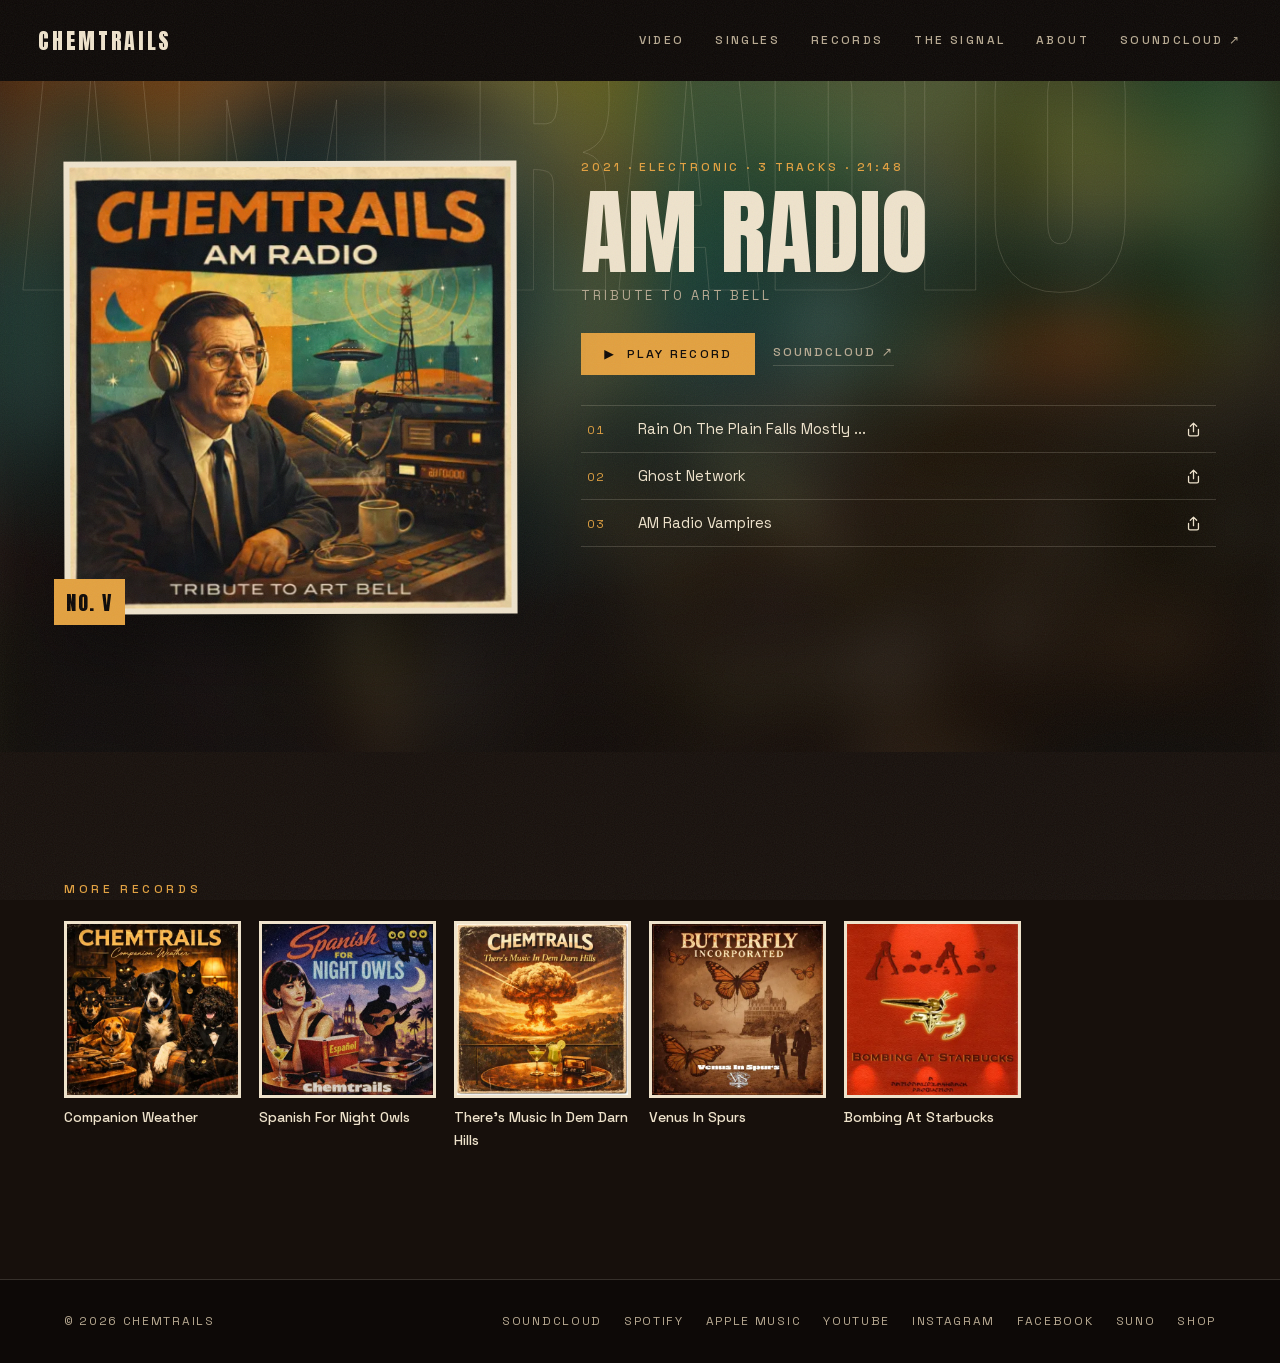
==== commit 8eb6ea3d: "Add Spotify, Apple Music, Instagram and Facebook links Footer, About Listen/Follow rows, JSON-LD sam" ====
--- a/records/am-radio/index.html
+++ b/records/am-radio/index.html
@@ -27,7 +27,7 @@
   <link rel="apple-touch-icon" href="/assets/apple-touch-icon.png">
   <link rel="preload" href="/assets/fonts/anton-latin.woff2" as="font" type="font/woff2" crossorigin>
   <link rel="preload" href="/assets/fonts/space-grotesk-latin.woff2" as="font" type="font/woff2" crossorigin>
-  <link rel="stylesheet" href="/style.css?v=eb461d65">
+  <link rel="stylesheet" href="/style.css?v=b18fee15">
 </head>
 <body>
   <div class="grain" aria-hidden="true"></div>
@@ -72,7 +72,11 @@
     <span>© 2026 Chemtrails</span>
     <div class="footer-links">
       <a href="https://soundcloud.com/chemtrails" target="_blank" rel="noopener">SoundCloud</a>
+      <a href="https://open.spotify.com/artist/64kqKKXxzd2POSCzFz4utw" target="_blank" rel="noopener">Spotify</a>
+      <a href="https://music.apple.com/us/artist/chemtrails/404715979" target="_blank" rel="noopener">Apple Music</a>
       <a href="https://www.youtube.com/channel/UCBp1ER64T6_AvGpECk63Z6g" target="_blank" rel="noopener" data-ev="youtube_click">YouTube</a>
+      <a href="https://www.instagram.com/chemtrails.band" target="_blank" rel="noopener">Instagram</a>
+      <a href="https://www.facebook.com/ChemtrailsMusic" target="_blank" rel="noopener">Facebook</a>
       <a href="https://suno.com/@gamecat2300" target="_blank" rel="noopener">Suno</a>
       <a href="https://chemtrails-music.myspreadshop.com/?utm_source=chemtrails-music.com&utm_medium=footer&utm_campaign=merch" target="_blank" rel="noopener">Shop</a>
     </div>
@@ -95,6 +99,6 @@
   </div>
   <div id="sc-host" aria-hidden="true"></div>
   <div id="share-live" class="sr-only" role="status" aria-live="polite"></div>
-  <script src="/site.js?v=3260db69" defer></script>
+  <script src="/site.js?v=5c0054ae" defer></script>
 </body>
 </html>
--- a/style.css
+++ b/style.css
@@ -350,6 +350,7 @@
 /* now showing: the music video card, its page and the modal */
 .nowshowing { background: var(--ink); }
 .ns-grid { display: grid; grid-template-columns: minmax(280px, 7fr) 5fr; gap: clamp(28px, 5vw, 72px); align-items: center; max-width: 1320px; margin: 0 auto; }
+.ns-grid + .ns-grid { margin-top: clamp(56px, 8vw, 112px); }
 .ns-poster {
   position: relative; display: block; width: 100%; aspect-ratio: 16 / 9; padding: 0; overflow: hidden;
   background: var(--ink-2); border: 6px solid var(--bone); box-shadow: 0 30px 70px rgba(0, 0, 0, 0.55); cursor: pointer;
@@ -476,7 +477,8 @@
   padding: 32px var(--gut); border-top: 1px solid var(--line);
   font-size: 12px; letter-spacing: 0.14em; text-transform: uppercase; color: var(--bone-dim);
 }
-.footer-links a { margin-left: 22px; text-decoration: none; }
+.footer-links { display: flex; flex-wrap: wrap; gap: 10px 22px; }
+.footer-links a { text-decoration: none; }
 .footer-links a:hover { color: var(--ochre); }
 
 /* player bar */
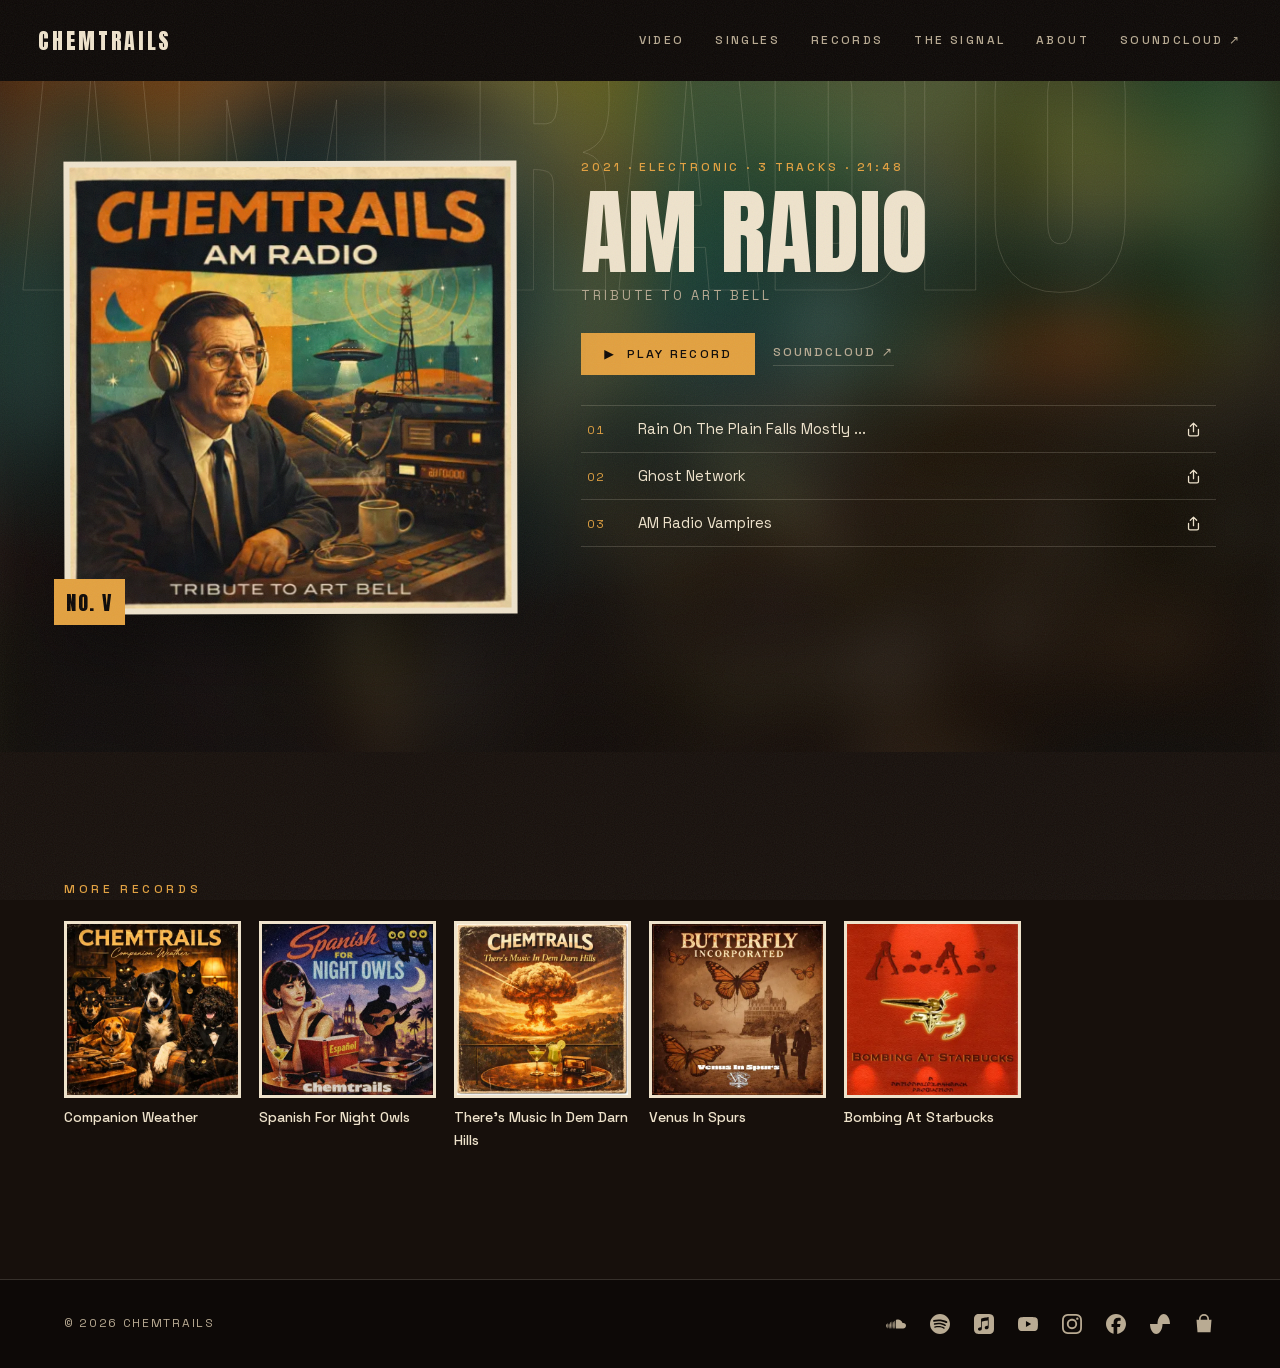
==== commit 386a6822: "Footer: brand icons for all eight channels Simple Icons (CC0) paths inline, site colors, aria-label " ====
--- a/records/am-radio/index.html
+++ b/records/am-radio/index.html
@@ -27,7 +27,7 @@
   <link rel="apple-touch-icon" href="/assets/apple-touch-icon.png">
   <link rel="preload" href="/assets/fonts/anton-latin.woff2" as="font" type="font/woff2" crossorigin>
   <link rel="preload" href="/assets/fonts/space-grotesk-latin.woff2" as="font" type="font/woff2" crossorigin>
-  <link rel="stylesheet" href="/style.css?v=b18fee15">
+  <link rel="stylesheet" href="/style.css?v=3c34d88a">
 </head>
 <body>
   <div class="grain" aria-hidden="true"></div>
@@ -71,14 +71,14 @@
   <footer class="footer">
     <span>© 2026 Chemtrails</span>
     <div class="footer-links">
-      <a href="https://soundcloud.com/chemtrails" target="_blank" rel="noopener">SoundCloud</a>
-      <a href="https://open.spotify.com/artist/64kqKKXxzd2POSCzFz4utw" target="_blank" rel="noopener">Spotify</a>
-      <a href="https://music.apple.com/us/artist/chemtrails/404715979" target="_blank" rel="noopener">Apple Music</a>
-      <a href="https://www.youtube.com/channel/UCBp1ER64T6_AvGpECk63Z6g" target="_blank" rel="noopener" data-ev="youtube_click">YouTube</a>
-      <a href="https://www.instagram.com/chemtrails.band" target="_blank" rel="noopener">Instagram</a>
-      <a href="https://www.facebook.com/ChemtrailsMusic" target="_blank" rel="noopener">Facebook</a>
-      <a href="https://suno.com/@gamecat2300" target="_blank" rel="noopener">Suno</a>
-      <a href="https://chemtrails-music.myspreadshop.com/?utm_source=chemtrails-music.com&utm_medium=footer&utm_campaign=merch" target="_blank" rel="noopener">Shop</a>
+      <a href="https://soundcloud.com/chemtrails" target="_blank" rel="noopener" aria-label="SoundCloud" title="SoundCloud"><svg viewBox="0 0 24 24" width="20" height="20" fill="currentColor" aria-hidden="true"><path d="M23.999 14.165c-.052 1.796-1.612 3.169-3.4 3.169h-8.18a.68.68 0 0 1-.675-.683V7.862a.747.747 0 0 1 .452-.724s.75-.513 2.333-.513a5.364 5.364 0 0 1 2.763.755 5.433 5.433 0 0 1 2.57 3.54c.282-.08.574-.121.868-.12.884 0 1.73.358 2.347.992s.948 1.49.922 2.373ZM10.721 8.421c.247 2.98.427 5.697 0 8.672a.264.264 0 0 1-.53 0c-.395-2.946-.22-5.718 0-8.672a.264.264 0 0 1 .53 0ZM9.072 9.448c.285 2.659.37 4.986-.006 7.655a.277.277 0 0 1-.55 0c-.331-2.63-.256-5.02 0-7.655a.277.277 0 0 1 .556 0Zm-1.663-.257c.27 2.726.39 5.171 0 7.904a.266.266 0 0 1-.532 0c-.38-2.69-.257-5.21 0-7.904a.266.266 0 0 1 .532 0Zm-1.647.77a26.108 26.108 0 0 1-.008 7.147.272.272 0 0 1-.542 0 27.955 27.955 0 0 1 0-7.147.275.275 0 0 1 .55 0Zm-1.67 1.769c.421 1.865.228 3.5-.029 5.388a.257.257 0 0 1-.514 0c-.21-1.858-.398-3.549 0-5.389a.272.272 0 0 1 .543 0Zm-1.655-.273c.388 1.897.26 3.508-.01 5.412-.026.28-.514.283-.54 0-.244-1.878-.347-3.54-.01-5.412a.283.283 0 0 1 .56 0Zm-1.668.911c.4 1.268.257 2.292-.026 3.572a.257.257 0 0 1-.514 0c-.241-1.262-.354-2.312-.023-3.572a.283.283 0 0 1 .563 0Z"/></svg></a>
+      <a href="https://open.spotify.com/artist/64kqKKXxzd2POSCzFz4utw" target="_blank" rel="noopener" aria-label="Spotify" title="Spotify"><svg viewBox="0 0 24 24" width="20" height="20" fill="currentColor" aria-hidden="true"><path d="M12 0C5.4 0 0 5.4 0 12s5.4 12 12 12 12-5.4 12-12S18.66 0 12 0zm5.521 17.34c-.24.359-.66.48-1.021.24-2.82-1.74-6.36-2.101-10.561-1.141-.418.122-.779-.179-.899-.539-.12-.421.18-.78.54-.9 4.56-1.021 8.52-.6 11.64 1.32.42.18.479.659.301 1.02zm1.44-3.3c-.301.42-.841.6-1.262.3-3.239-1.98-8.159-2.58-11.939-1.38-.479.12-1.02-.12-1.14-.6-.12-.48.12-1.021.6-1.141C9.6 9.9 15 10.561 18.72 12.84c.361.181.54.78.241 1.2zm.12-3.36C15.24 8.4 8.82 8.16 5.16 9.301c-.6.179-1.2-.181-1.38-.721-.18-.601.18-1.2.72-1.381 4.26-1.26 11.28-1.02 15.721 1.621.539.3.719 1.02.419 1.56-.299.421-1.02.599-1.559.3z"/></svg></a>
+      <a href="https://music.apple.com/us/artist/chemtrails/404715979" target="_blank" rel="noopener" aria-label="Apple Music" title="Apple Music"><svg viewBox="0 0 24 24" width="20" height="20" fill="currentColor" aria-hidden="true"><path d="M23.994 6.124a9.23 9.23 0 00-.24-2.19c-.317-1.31-1.062-2.31-2.18-3.043a5.022 5.022 0 00-1.877-.726 10.496 10.496 0 00-1.564-.15c-.04-.003-.083-.01-.124-.013H5.986c-.152.01-.303.017-.455.026-.747.043-1.49.123-2.193.4-1.336.53-2.3 1.452-2.865 2.78-.192.448-.292.925-.363 1.408-.056.392-.088.785-.1 1.18 0 .032-.007.062-.01.093v12.223c.01.14.017.283.027.424.05.815.154 1.624.497 2.373.65 1.42 1.738 2.353 3.234 2.801.42.127.856.187 1.293.228.555.053 1.11.06 1.667.06h11.03a12.5 12.5 0 001.57-.1c.822-.106 1.596-.35 2.295-.81a5.046 5.046 0 001.88-2.207c.186-.42.293-.87.37-1.324.113-.675.138-1.358.137-2.04-.002-3.8 0-7.595-.003-11.393zm-6.423 3.99v5.712c0 .417-.058.827-.244 1.206-.29.59-.76.962-1.388 1.14-.35.1-.706.157-1.07.173-.95.045-1.773-.6-1.943-1.536a1.88 1.88 0 011.038-2.022c.323-.16.67-.25 1.018-.324.378-.082.758-.153 1.134-.24.274-.063.457-.23.51-.516a.904.904 0 00.02-.193c0-1.815 0-3.63-.002-5.443a.725.725 0 00-.026-.185c-.04-.15-.15-.243-.304-.234-.16.01-.318.035-.475.066-.76.15-1.52.303-2.28.456l-2.325.47-1.374.278c-.016.003-.032.01-.048.013-.277.077-.377.203-.39.49-.002.042 0 .086 0 .13-.002 2.602 0 5.204-.003 7.805 0 .42-.047.836-.215 1.227-.278.64-.77 1.04-1.434 1.233-.35.1-.71.16-1.075.172-.96.036-1.755-.6-1.92-1.544-.14-.812.23-1.685 1.154-2.075.357-.15.73-.232 1.108-.31.287-.06.575-.116.86-.177.383-.083.583-.323.6-.714v-.15c0-2.96 0-5.922.002-8.882 0-.123.013-.25.042-.37.07-.285.273-.448.546-.518.255-.066.515-.112.774-.165.733-.15 1.466-.296 2.2-.444l2.27-.46c.67-.134 1.34-.27 2.01-.403.22-.043.442-.088.663-.106.31-.025.523.17.554.482.008.073.012.148.012.223.002 1.91.002 3.822 0 5.732z"/></svg></a>
+      <a href="https://www.youtube.com/channel/UCBp1ER64T6_AvGpECk63Z6g" target="_blank" rel="noopener" aria-label="YouTube" title="YouTube" data-ev="youtube_click"><svg viewBox="0 0 24 24" width="20" height="20" fill="currentColor" aria-hidden="true"><path d="M23.498 6.186a3.016 3.016 0 0 0-2.122-2.136C19.505 3.545 12 3.545 12 3.545s-7.505 0-9.377.505A3.017 3.017 0 0 0 .502 6.186C0 8.07 0 12 0 12s0 3.93.502 5.814a3.016 3.016 0 0 0 2.122 2.136c1.871.505 9.376.505 9.376.505s7.505 0 9.377-.505a3.015 3.015 0 0 0 2.122-2.136C24 15.93 24 12 24 12s0-3.93-.502-5.814zM9.545 15.568V8.432L15.818 12l-6.273 3.568z"/></svg></a>
+      <a href="https://www.instagram.com/chemtrails.band" target="_blank" rel="noopener" aria-label="Instagram" title="Instagram"><svg viewBox="0 0 24 24" width="20" height="20" fill="currentColor" aria-hidden="true"><path d="M7.0301.084c-1.2768.0602-2.1487.264-2.911.5634-.7888.3075-1.4575.72-2.1228 1.3877-.6652.6677-1.075 1.3368-1.3802 2.127-.2954.7638-.4956 1.6365-.552 2.914-.0564 1.2775-.0689 1.6882-.0626 4.947.0062 3.2586.0206 3.6671.0825 4.9473.061 1.2765.264 2.1482.5635 2.9107.308.7889.72 1.4573 1.388 2.1228.6679.6655 1.3365 1.0743 2.1285 1.38.7632.295 1.6361.4961 2.9134.552 1.2773.056 1.6884.069 4.9462.0627 3.2578-.0062 3.668-.0207 4.9478-.0814 1.28-.0607 2.147-.2652 2.9098-.5633.7889-.3086 1.4578-.72 2.1228-1.3881.665-.6682 1.0745-1.3378 1.3795-2.1284.2957-.7632.4966-1.636.552-2.9124.056-1.2809.0692-1.6898.063-4.948-.0063-3.2583-.021-3.6668-.0817-4.9465-.0607-1.2797-.264-2.1487-.5633-2.9117-.3084-.7889-.72-1.4568-1.3876-2.1228C21.2982 1.33 20.628.9208 19.8378.6165 19.074.321 18.2017.1197 16.9244.0645 15.6471.0093 15.236-.005 11.977.0014 8.718.0076 8.31.0215 7.0301.0839m.1402 21.6932c-1.17-.0509-1.8053-.2453-2.2287-.408-.5606-.216-.96-.4771-1.3819-.895-.422-.4178-.6811-.8186-.9-1.378-.1644-.4234-.3624-1.058-.4171-2.228-.0595-1.2645-.072-1.6442-.079-4.848-.007-3.2037.0053-3.583.0607-4.848.05-1.169.2456-1.805.408-2.2282.216-.5613.4762-.96.895-1.3816.4188-.4217.8184-.6814 1.3783-.9003.423-.1651 1.0575-.3614 2.227-.4171 1.2655-.06 1.6447-.072 4.848-.079 3.2033-.007 3.5835.005 4.8495.0608 1.169.0508 1.8053.2445 2.228.408.5608.216.96.4754 1.3816.895.4217.4194.6816.8176.9005 1.3787.1653.4217.3617 1.056.4169 2.2263.0602 1.2655.0739 1.645.0796 4.848.0058 3.203-.0055 3.5834-.061 4.848-.051 1.17-.245 1.8055-.408 2.2294-.216.5604-.4763.96-.8954 1.3814-.419.4215-.8181.6811-1.3783.9-.4224.1649-1.0577.3617-2.2262.4174-1.2656.0595-1.6448.072-4.8493.079-3.2045.007-3.5825-.006-4.848-.0608M16.953 5.5864A1.44 1.44 0 1 0 18.39 4.144a1.44 1.44 0 0 0-1.437 1.4424M5.8385 12.012c.0067 3.4032 2.7706 6.1557 6.173 6.1493 3.4026-.0065 6.157-2.7701 6.1506-6.1733-.0065-3.4032-2.771-6.1565-6.174-6.1498-3.403.0067-6.156 2.771-6.1496 6.1738M8 12.0077a4 4 0 1 1 4.008 3.9921A3.9996 3.9996 0 0 1 8 12.0077"/></svg></a>
+      <a href="https://www.facebook.com/ChemtrailsMusic" target="_blank" rel="noopener" aria-label="Facebook" title="Facebook"><svg viewBox="0 0 24 24" width="20" height="20" fill="currentColor" aria-hidden="true"><path d="M9.101 23.691v-7.98H6.627v-3.667h2.474v-1.58c0-4.085 1.848-5.978 5.858-5.978.401 0 .955.042 1.468.103a8.68 8.68 0 0 1 1.141.195v3.325a8.623 8.623 0 0 0-.653-.036 26.805 26.805 0 0 0-.733-.009c-.707 0-1.259.096-1.675.309a1.686 1.686 0 0 0-.679.622c-.258.42-.374.995-.374 1.752v1.297h3.919l-.386 2.103-.287 1.564h-3.246v8.245C19.396 23.238 24 18.179 24 12.044c0-6.627-5.373-12-12-12s-12 5.373-12 12c0 5.628 3.874 10.35 9.101 11.647Z"/></svg></a>
+      <a href="https://suno.com/@gamecat2300" target="_blank" rel="noopener" aria-label="Suno" title="Suno"><svg viewBox="0 0 24 24" width="20" height="20" fill="currentColor" aria-hidden="true"><path d="M16.5 0C20.642 0 24 5.373 24 12h-9c0 6.627-3.358 12-7.5 12C3.358 24 0 18.627 0 12h9c0-6.627 3.358-12 7.5-12Z"/></svg></a>
+      <a href="https://chemtrails-music.myspreadshop.com/?utm_source=chemtrails-music.com&utm_medium=footer&utm_campaign=merch" target="_blank" rel="noopener" aria-label="Shop" title="Shop"><svg viewBox="0 0 24 24" width="20" height="20" fill="currentColor" aria-hidden="true"><path d="M6 7V6a6 6 0 0 1 12 0v1h3l-1.2 15H4.2L3 7h3zm2 0h8V6a4 4 0 0 0-8 0v1z"/></svg></a>
     </div>
   </footer>
   <div class="player" id="player" hidden>
--- a/style.css
+++ b/style.css
@@ -477,8 +477,9 @@
   padding: 32px var(--gut); border-top: 1px solid var(--line);
   font-size: 12px; letter-spacing: 0.14em; text-transform: uppercase; color: var(--bone-dim);
 }
-.footer-links { display: flex; flex-wrap: wrap; gap: 10px 22px; }
-.footer-links a { text-decoration: none; }
+.footer-links { display: flex; flex-wrap: wrap; align-items: center; gap: 12px 20px; }
+.footer-links a { display: inline-flex; padding: 2px; text-decoration: none; }
+.footer-links svg { display: block; }
 .footer-links a:hover { color: var(--ochre); }
 
 /* player bar */
